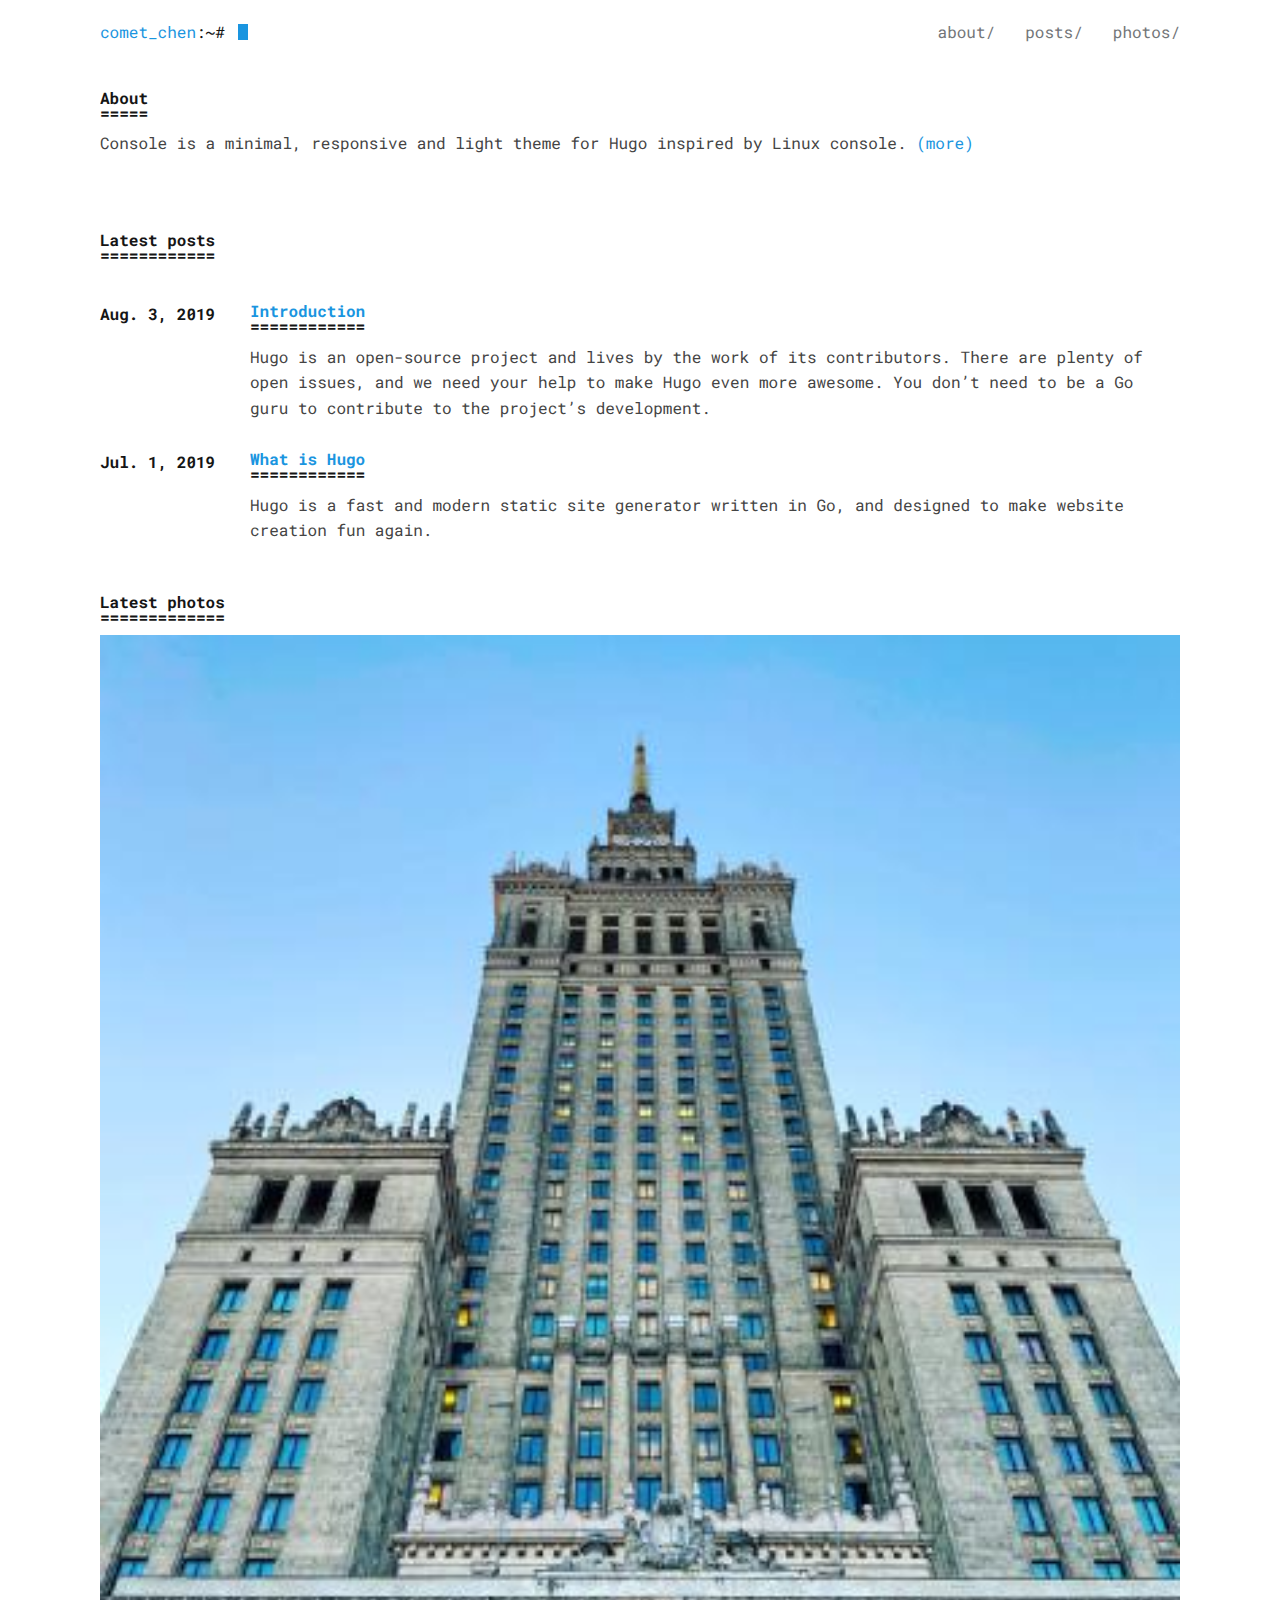
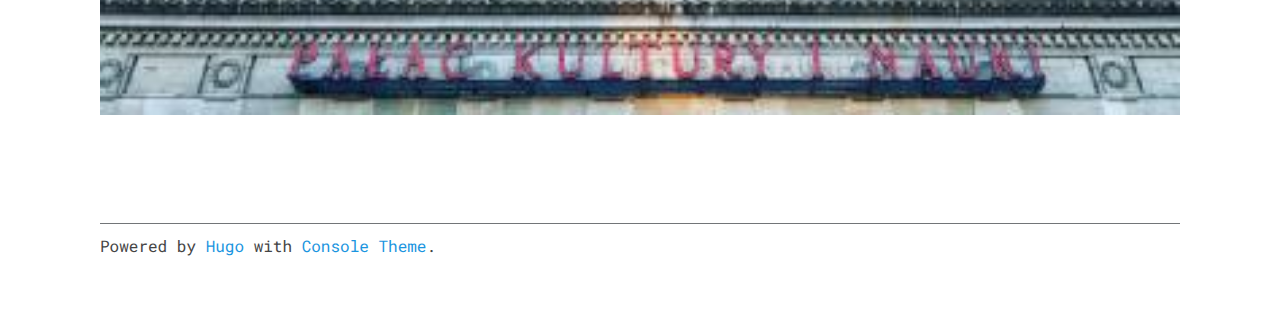
==== index.html @ edb55b18 "hugo尝试1" ====
<!DOCTYPE html>
<html lang="zh-cn">
<head>
	<meta name="generator" content="Hugo 0.80.0" />
    <meta charset="utf-8">
    <meta http-equiv="X-UA-Compatible" content="IE=edge">
    <title>comet_chen/</title>
    
    <meta name="viewport" content="width=device-width, initial-scale=1">
    <meta name="robots" content="all,follow">
    <meta name="googlebot" content="index,follow,snippet,archive">
    <link rel="stylesheet" href="https://comet-chen.github.io/hugo-theme-console/css/terminal-0.7.1.min.css">
    <link rel="stylesheet" href="https://comet-chen.github.io/hugo-theme-console/css/animate-3.7.2.min.css">
    <link rel="stylesheet" href="https://comet-chen.github.io/hugo-theme-console/css/console.css">
    
      <!--[if lt IE 9]>
          <script src="https://oss.maxcdn.com/html5shiv/3.7.2/html5shiv.min.js"></script>
          <script src="https://oss.maxcdn.com/respond/1.4.2/respond.min.js"></script>
      <![endif]-->
       
      <link href="https://comet-chen.github.io/index.xml" rel="alternate" type="application/rss+xml" title="comet_chen" />
    <meta property="og:title" content="comet_chen" />
<meta property="og:description" content="" />
<meta property="og:type" content="website" />
<meta property="og:url" content="https://comet-chen.github.io/" />


<meta name="twitter:title" content="comet_chen"/>
<meta name="twitter:description" content=""/>

</head>
<body class="terminal">
    <div class="container">
        <div class="terminal-nav">
          <header class="terminal-logo">
            <div class="logo terminal-prompt">
              
              
              <a href="https://comet-chen.github.io/" class="no-style site-name">comet_chen</a>:~# 
              </div></header>
          <nav class="terminal-menu">
            <ul vocab="https://schema.org/" typeof="BreadcrumbList">
                
                <li><a href="https://comet-chen.github.io/about/" typeof="ListItem">about/</a></li>
                
                <li><a href="https://comet-chen.github.io/posts/" typeof="ListItem">posts/</a></li>
                
                <li><a href="https://comet-chen.github.io/photos/" typeof="ListItem">photos/</a></li>
                
            </ul>
          </nav>
        </div>
    </div>

    <div class="container animated zoomIn fast" >
        

<h1>About</h1>

<p>
Console is a minimal, responsive and light theme for Hugo inspired by Linux console.  <a href="about/">(more)</a>
</p>
<br/>

<h1>Latest posts</h1>

<div class="posts-list">

    
        <div class="post">
            <p>
                <div class="date">Aug. 3, 2019</div>
                <h1><a href="https://comet-chen.github.io/posts/what-is-hugo/" title="Introduction">Introduction</a></h1>
                <p>Hugo is an open-source project and lives by the work of its contributors. There are plenty of open issues, and we need your help to make Hugo even more awesome. You don&rsquo;t need to be a Go guru to contribute to the project&rsquo;s development.</p>
            </p>
        </div>    
    
        <div class="post">
            <p>
                <div class="date">Jul. 1, 2019</div>
                <h1><a href="https://comet-chen.github.io/posts/introduction/" title="What is Hugo">What is Hugo</a></h1>
                <p>Hugo is a fast and modern static site generator written in Go, and designed to make website creation fun again.</p>
            </p>
        </div>    
    

</div>

<h1>Latest photos</h1>

<div class="image-grid">

    
        <a href="https://comet-chen.github.io/photos/warsaw-poland/" title="Warsaw, Poland">
        
        
            
            <img src="/photos/warsaw-poland/warsaw-poland_hu78406989b66d0a4378dc73ac58930e15_473284_400x0_resize_q75_box.jpg" alt="warsaw-poland.jpg" class="img-responsive">
        
        </a>
    

</div>


        <div class="footer">
    Powered by <a href="https://gohugo.io/">Hugo</a> with
    <a href="https://github.com/mrmierzejewski/hugo-theme-console/">Console Theme</a>. 
</div>

    </div>
  </body>
</html>
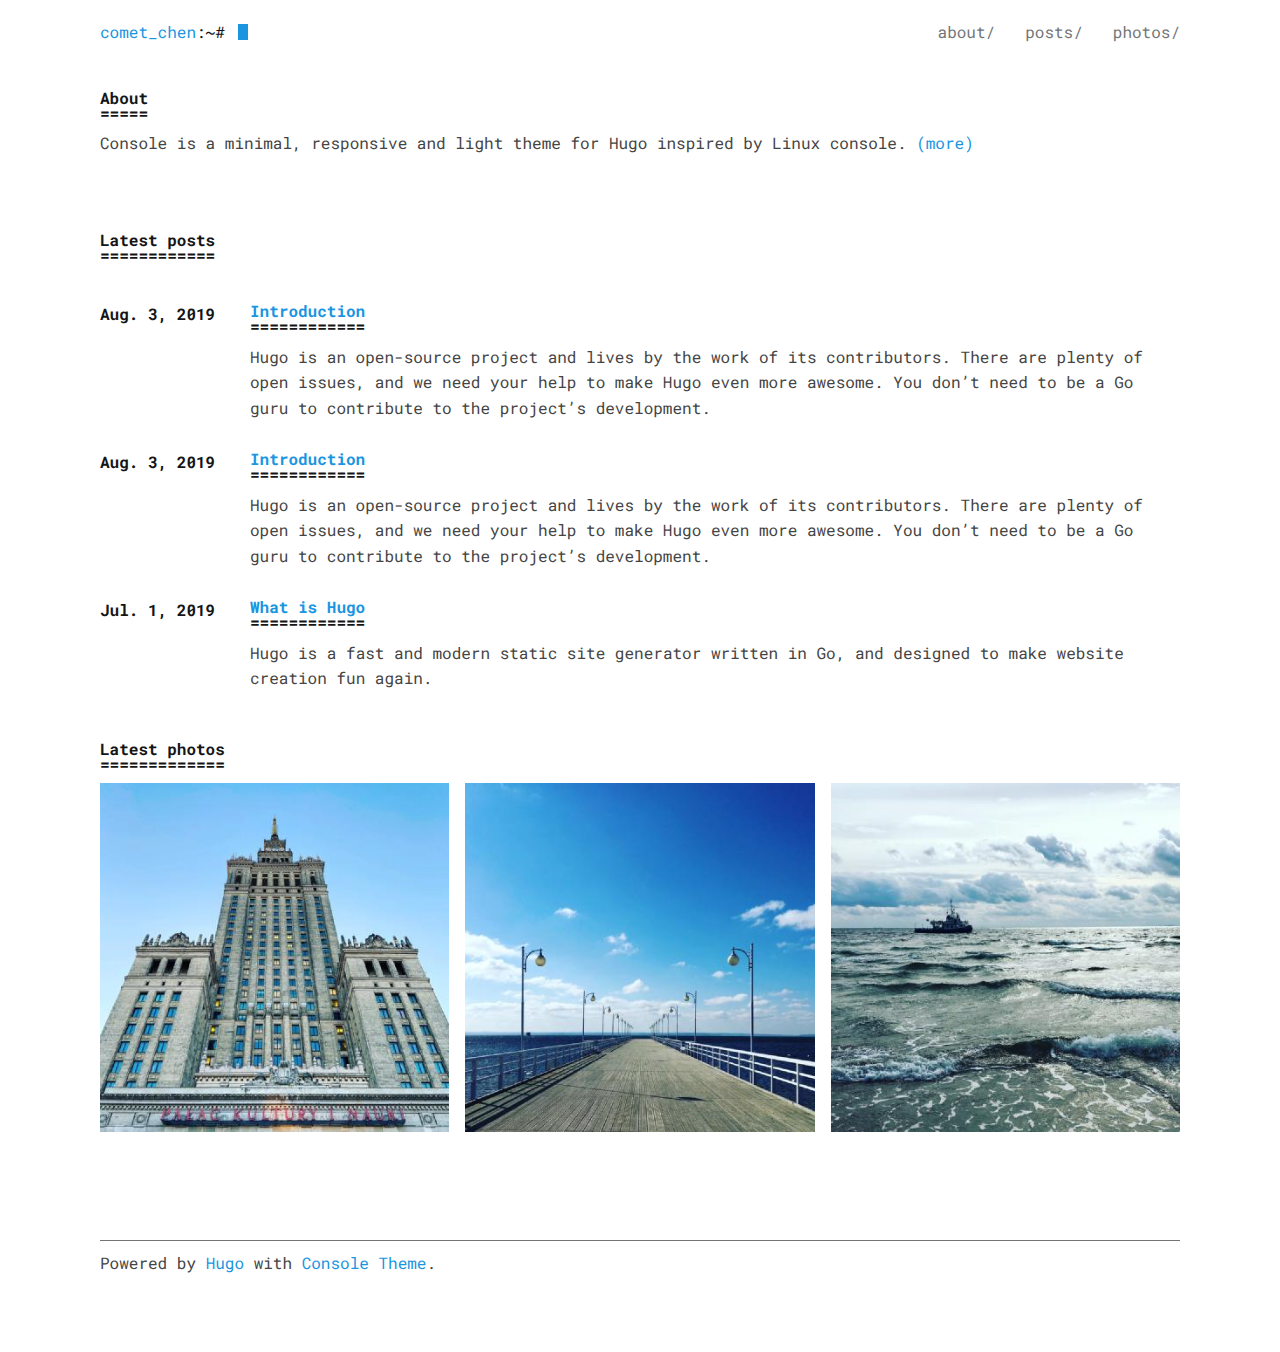
==== commit b6841b77: "hugo 2" ====
--- a/index.html
+++ b/index.html
@@ -77,6 +77,14 @@
     
         <div class="post">
             <p>
+                <div class="date">Aug. 3, 2019</div>
+                <h1><a href="https://comet-chen.github.io/posts/what-is-hugo/" title="Introduction">Introduction</a></h1>
+                <p>Hugo is an open-source project and lives by the work of its contributors. There are plenty of open issues, and we need your help to make Hugo even more awesome. You don&rsquo;t need to be a Go guru to contribute to the project&rsquo;s development.</p>
+            </p>
+        </div>    
+    
+        <div class="post">
+            <p>
                 <div class="date">Jul. 1, 2019</div>
                 <h1><a href="https://comet-chen.github.io/posts/introduction/" title="What is Hugo">What is Hugo</a></h1>
                 <p>Hugo is a fast and modern static site generator written in Go, and designed to make website creation fun again.</p>
@@ -99,6 +107,22 @@
         
         </a>
     
+        <a href="https://comet-chen.github.io/photos/hel-poland-3/" title="Hel, Poland">
+        
+        
+            
+            <img src="/photos/hel-poland-3/hel-poland-3_huc95542b1b48761021a752ee5bc3a7f13_346339_400x0_resize_q75_box.jpg" alt="hel-poland-3.jpg" class="img-responsive">
+        
+        </a>
+    
+        <a href="https://comet-chen.github.io/photos/hel-poland-2/" title="Hel, Poland">
+        
+        
+            
+            <img src="/photos/hel-poland-2/hel-poland-2_hue3727791d33e532b391525f593acfcb6_501449_400x0_resize_q75_box.jpg" alt="hel-poland-2.jpg" class="img-responsive">
+        
+        </a>
+    
 
 </div>
 
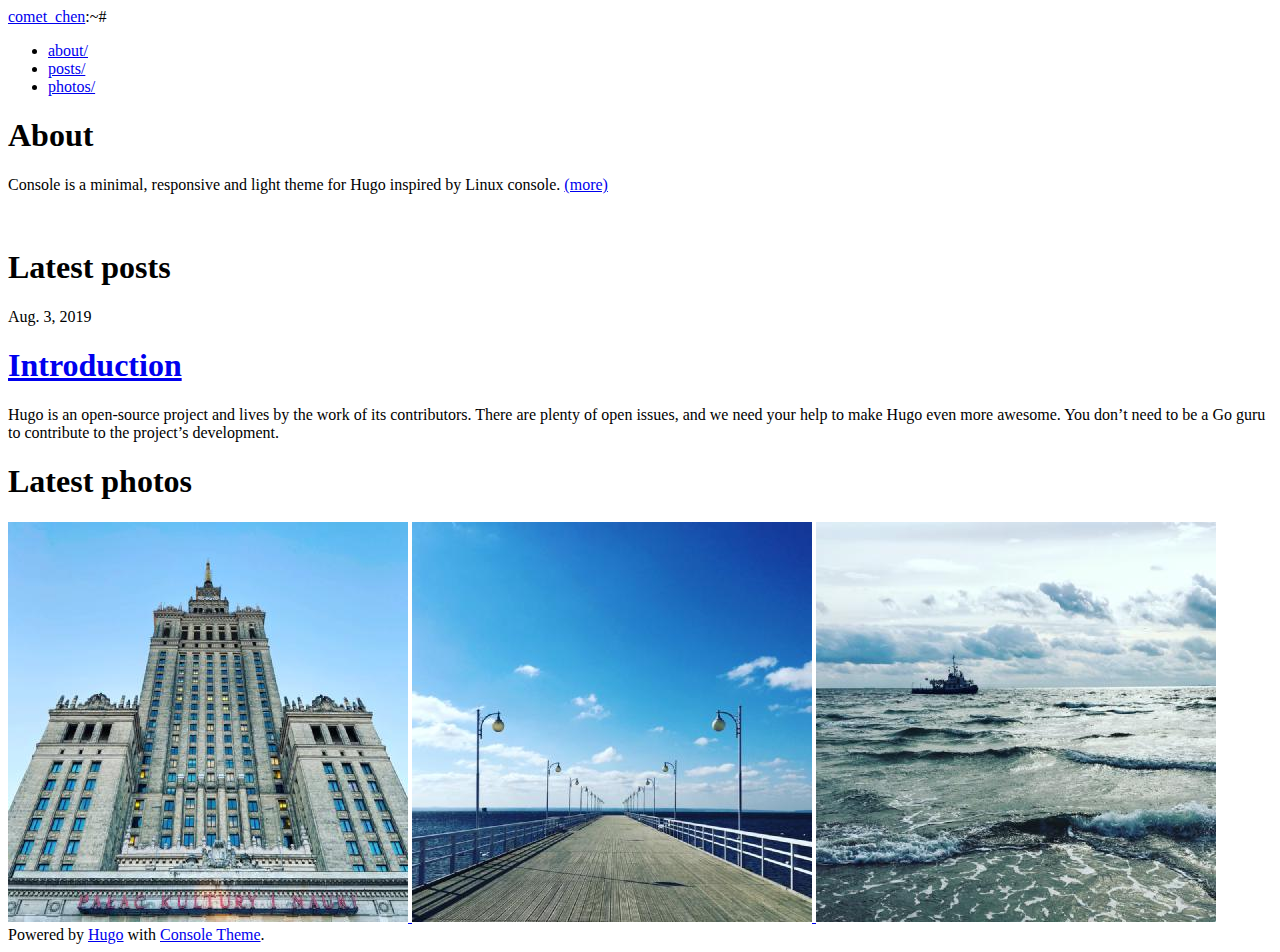
==== commit 812846ec: "删除" ====
--- a/index.html
+++ b/index.html
@@ -9,20 +9,20 @@
     <meta name="viewport" content="width=device-width, initial-scale=1">
     <meta name="robots" content="all,follow">
     <meta name="googlebot" content="index,follow,snippet,archive">
-    <link rel="stylesheet" href="https://comet-chen.github.io/hugo-theme-console/css/terminal-0.7.1.min.css">
-    <link rel="stylesheet" href="https://comet-chen.github.io/hugo-theme-console/css/animate-3.7.2.min.css">
-    <link rel="stylesheet" href="https://comet-chen.github.io/hugo-theme-console/css/console.css">
+    <link rel="stylesheet" href="#ZgotmplZ">
+    <link rel="stylesheet" href="#ZgotmplZ">
+    <link rel="stylesheet" href="#ZgotmplZ">
     
       <!--[if lt IE 9]>
           <script src="https://oss.maxcdn.com/html5shiv/3.7.2/html5shiv.min.js"></script>
           <script src="https://oss.maxcdn.com/respond/1.4.2/respond.min.js"></script>
       <![endif]-->
        
-      <link href="https://comet-chen.github.io/index.xml" rel="alternate" type="application/rss+xml" title="comet_chen" />
+      <link href="httl://comet-chen.github.io/index.xml" rel="alternate" type="application/rss+xml" title="comet_chen" />
     <meta property="og:title" content="comet_chen" />
 <meta property="og:description" content="" />
 <meta property="og:type" content="website" />
-<meta property="og:url" content="https://comet-chen.github.io/" />
+<meta property="og:url" content="httl://comet-chen.github.io/" />
 
 
 <meta name="twitter:title" content="comet_chen"/>
@@ -36,16 +36,16 @@
             <div class="logo terminal-prompt">
               
               
-              <a href="https://comet-chen.github.io/" class="no-style site-name">comet_chen</a>:~# 
+              <a href="httl://comet-chen.github.io/" class="no-style site-name">comet_chen</a>:~# 
               </div></header>
           <nav class="terminal-menu">
             <ul vocab="https://schema.org/" typeof="BreadcrumbList">
                 
-                <li><a href="https://comet-chen.github.io/about/" typeof="ListItem">about/</a></li>
+                <li><a href="#ZgotmplZ" typeof="ListItem">about/</a></li>
                 
-                <li><a href="https://comet-chen.github.io/posts/" typeof="ListItem">posts/</a></li>
+                <li><a href="#ZgotmplZ" typeof="ListItem">posts/</a></li>
                 
-                <li><a href="https://comet-chen.github.io/photos/" typeof="ListItem">photos/</a></li>
+                <li><a href="#ZgotmplZ" typeof="ListItem">photos/</a></li>
                 
             </ul>
           </nav>
@@ -70,24 +70,8 @@
         <div class="post">
             <p>
                 <div class="date">Aug. 3, 2019</div>
-                <h1><a href="https://comet-chen.github.io/posts/what-is-hugo/" title="Introduction">Introduction</a></h1>
+                <h1><a href="#ZgotmplZ" title="Introduction">Introduction</a></h1>
                 <p>Hugo is an open-source project and lives by the work of its contributors. There are plenty of open issues, and we need your help to make Hugo even more awesome. You don&rsquo;t need to be a Go guru to contribute to the project&rsquo;s development.</p>
-            </p>
-        </div>    
-    
-        <div class="post">
-            <p>
-                <div class="date">Aug. 3, 2019</div>
-                <h1><a href="https://comet-chen.github.io/posts/what-is-hugo/" title="Introduction">Introduction</a></h1>
-                <p>Hugo is an open-source project and lives by the work of its contributors. There are plenty of open issues, and we need your help to make Hugo even more awesome. You don&rsquo;t need to be a Go guru to contribute to the project&rsquo;s development.</p>
-            </p>
-        </div>    
-    
-        <div class="post">
-            <p>
-                <div class="date">Jul. 1, 2019</div>
-                <h1><a href="https://comet-chen.github.io/posts/introduction/" title="What is Hugo">What is Hugo</a></h1>
-                <p>Hugo is a fast and modern static site generator written in Go, and designed to make website creation fun again.</p>
             </p>
         </div>    
     
@@ -99,7 +83,7 @@
 <div class="image-grid">
 
     
-        <a href="https://comet-chen.github.io/photos/warsaw-poland/" title="Warsaw, Poland">
+        <a href="#ZgotmplZ" title="Warsaw, Poland">
         
         
             
@@ -107,7 +91,7 @@
         
         </a>
     
-        <a href="https://comet-chen.github.io/photos/hel-poland-3/" title="Hel, Poland">
+        <a href="#ZgotmplZ" title="Hel, Poland">
         
         
             
@@ -115,7 +99,7 @@
         
         </a>
     
-        <a href="https://comet-chen.github.io/photos/hel-poland-2/" title="Hel, Poland">
+        <a href="#ZgotmplZ" title="Hel, Poland">
         
         
             
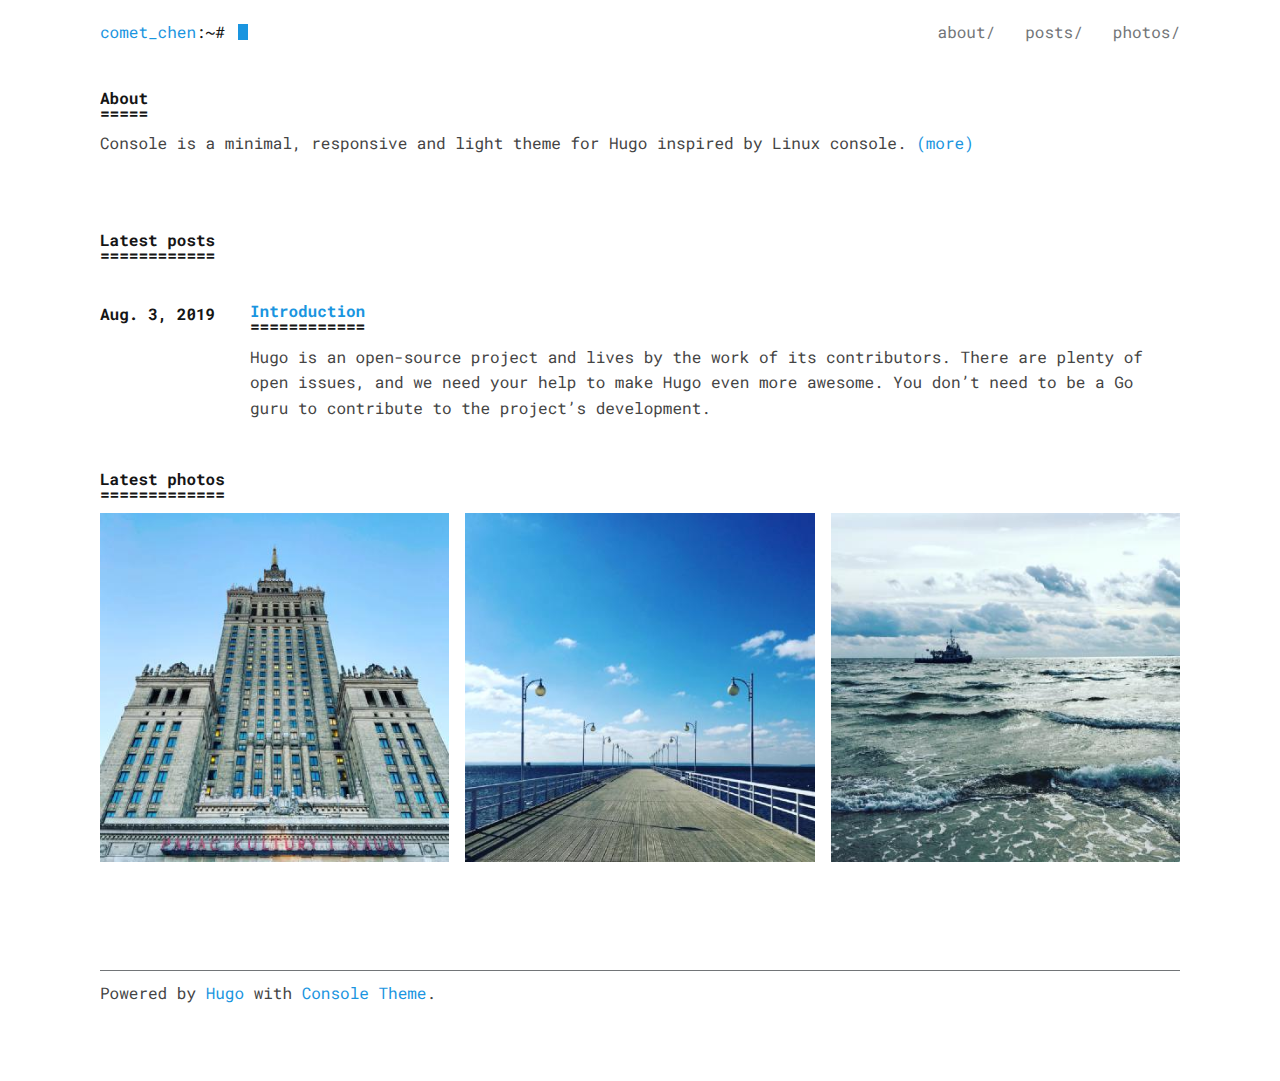
==== commit c0fbb643: "删除" ====
--- a/index.html
+++ b/index.html
@@ -9,20 +9,20 @@
     <meta name="viewport" content="width=device-width, initial-scale=1">
     <meta name="robots" content="all,follow">
     <meta name="googlebot" content="index,follow,snippet,archive">
-    <link rel="stylesheet" href="#ZgotmplZ">
-    <link rel="stylesheet" href="#ZgotmplZ">
-    <link rel="stylesheet" href="#ZgotmplZ">
+    <link rel="stylesheet" href="https://comet-chen.github.io/hugo-theme-console/css/terminal-0.7.1.min.css">
+    <link rel="stylesheet" href="https://comet-chen.github.io/hugo-theme-console/css/animate-3.7.2.min.css">
+    <link rel="stylesheet" href="https://comet-chen.github.io/hugo-theme-console/css/console.css">
     
       <!--[if lt IE 9]>
           <script src="https://oss.maxcdn.com/html5shiv/3.7.2/html5shiv.min.js"></script>
           <script src="https://oss.maxcdn.com/respond/1.4.2/respond.min.js"></script>
       <![endif]-->
        
-      <link href="httl://comet-chen.github.io/index.xml" rel="alternate" type="application/rss+xml" title="comet_chen" />
+      <link href="https://comet-chen.github.io/index.xml" rel="alternate" type="application/rss+xml" title="comet_chen" />
     <meta property="og:title" content="comet_chen" />
 <meta property="og:description" content="" />
 <meta property="og:type" content="website" />
-<meta property="og:url" content="httl://comet-chen.github.io/" />
+<meta property="og:url" content="https://comet-chen.github.io/" />
 
 
 <meta name="twitter:title" content="comet_chen"/>
@@ -36,16 +36,16 @@
             <div class="logo terminal-prompt">
               
               
-              <a href="httl://comet-chen.github.io/" class="no-style site-name">comet_chen</a>:~# 
+              <a href="https://comet-chen.github.io" class="no-style site-name">comet_chen</a>:~# 
               </div></header>
           <nav class="terminal-menu">
             <ul vocab="https://schema.org/" typeof="BreadcrumbList">
                 
-                <li><a href="#ZgotmplZ" typeof="ListItem">about/</a></li>
+                <li><a href="https://comet-chen.github.io/about/" typeof="ListItem">about/</a></li>
                 
-                <li><a href="#ZgotmplZ" typeof="ListItem">posts/</a></li>
+                <li><a href="https://comet-chen.github.io/posts/" typeof="ListItem">posts/</a></li>
                 
-                <li><a href="#ZgotmplZ" typeof="ListItem">photos/</a></li>
+                <li><a href="https://comet-chen.github.io/photos/" typeof="ListItem">photos/</a></li>
                 
             </ul>
           </nav>
@@ -70,7 +70,7 @@
         <div class="post">
             <p>
                 <div class="date">Aug. 3, 2019</div>
-                <h1><a href="#ZgotmplZ" title="Introduction">Introduction</a></h1>
+                <h1><a href="https://comet-chen.github.io/posts/what-is-hugo/" title="Introduction">Introduction</a></h1>
                 <p>Hugo is an open-source project and lives by the work of its contributors. There are plenty of open issues, and we need your help to make Hugo even more awesome. You don&rsquo;t need to be a Go guru to contribute to the project&rsquo;s development.</p>
             </p>
         </div>    
@@ -83,7 +83,7 @@
 <div class="image-grid">
 
     
-        <a href="#ZgotmplZ" title="Warsaw, Poland">
+        <a href="https://comet-chen.github.io/photos/warsaw-poland/" title="Warsaw, Poland">
         
         
             
@@ -91,7 +91,7 @@
         
         </a>
     
-        <a href="#ZgotmplZ" title="Hel, Poland">
+        <a href="https://comet-chen.github.io/photos/hel-poland-3/" title="Hel, Poland">
         
         
             
@@ -99,7 +99,7 @@
         
         </a>
     
-        <a href="#ZgotmplZ" title="Hel, Poland">
+        <a href="https://comet-chen.github.io/photos/hel-poland-2/" title="Hel, Poland">
         
         
             
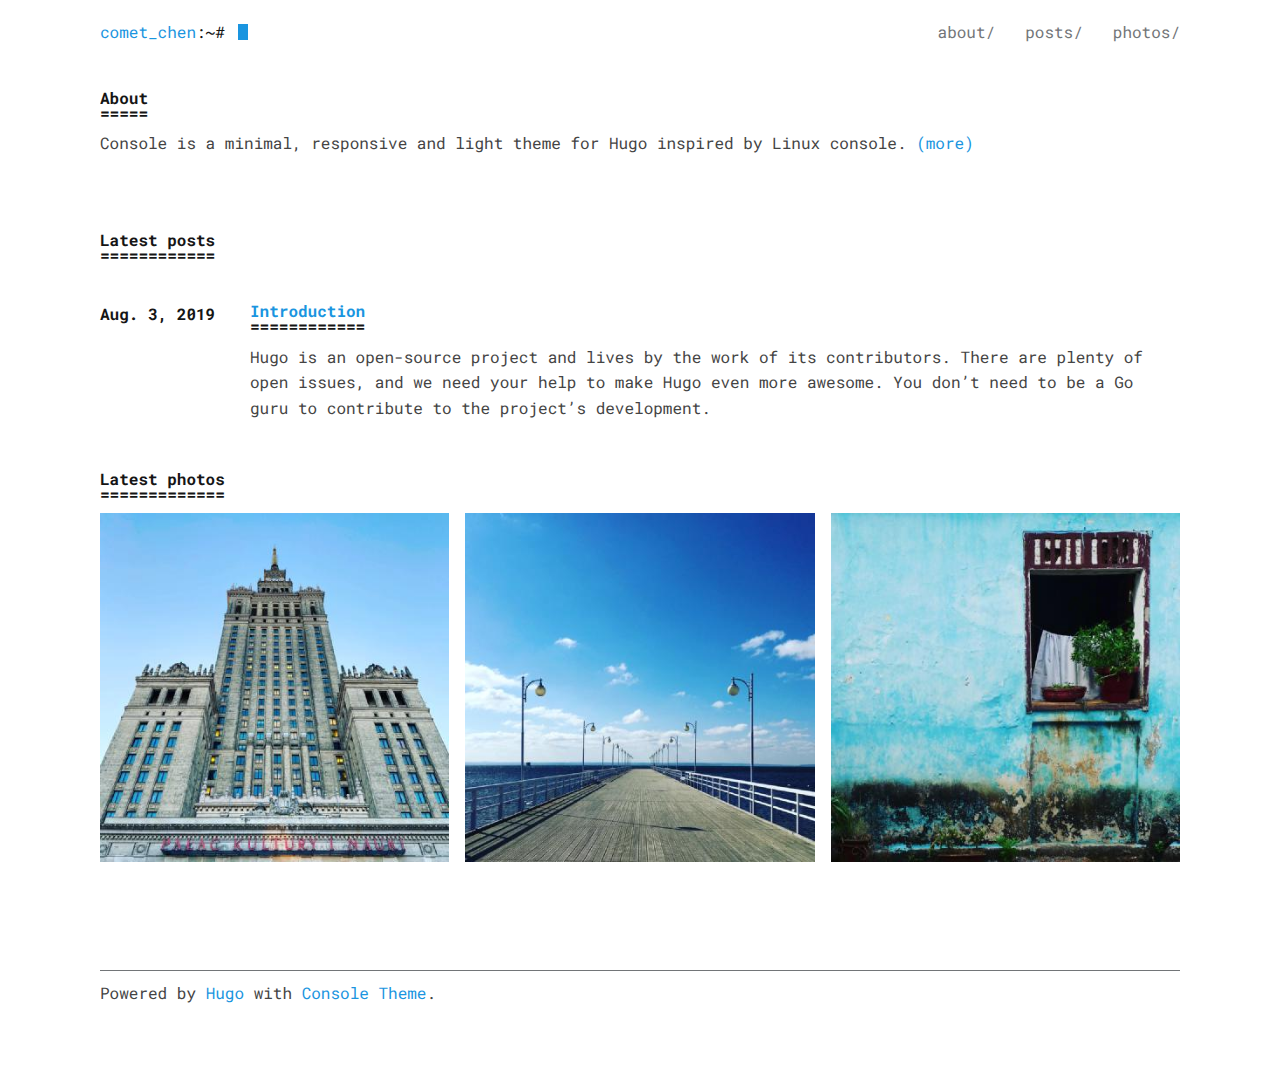
==== commit 6258aeb9: "更新" ====
--- a/index.html
+++ b/index.html
@@ -99,11 +99,11 @@
         
         </a>
     
-        <a href="https://comet-chen.github.io/photos/hel-poland-2/" title="Hel, Poland">
+        <a href="https://comet-chen.github.io/photos/panaji-india-2/" title="Panaji, India">
         
         
             
-            <img src="/photos/hel-poland-2/hel-poland-2_hue3727791d33e532b391525f593acfcb6_501449_400x0_resize_q75_box.jpg" alt="hel-poland-2.jpg" class="img-responsive">
+            <img src="/photos/panaji-india-2/panaji-india-2_hu74327af2eb91a57445c715444a11622b_461176_400x0_resize_q75_box.jpg" alt="panaji-india-2.jpg" class="img-responsive">
         
         </a>
     
